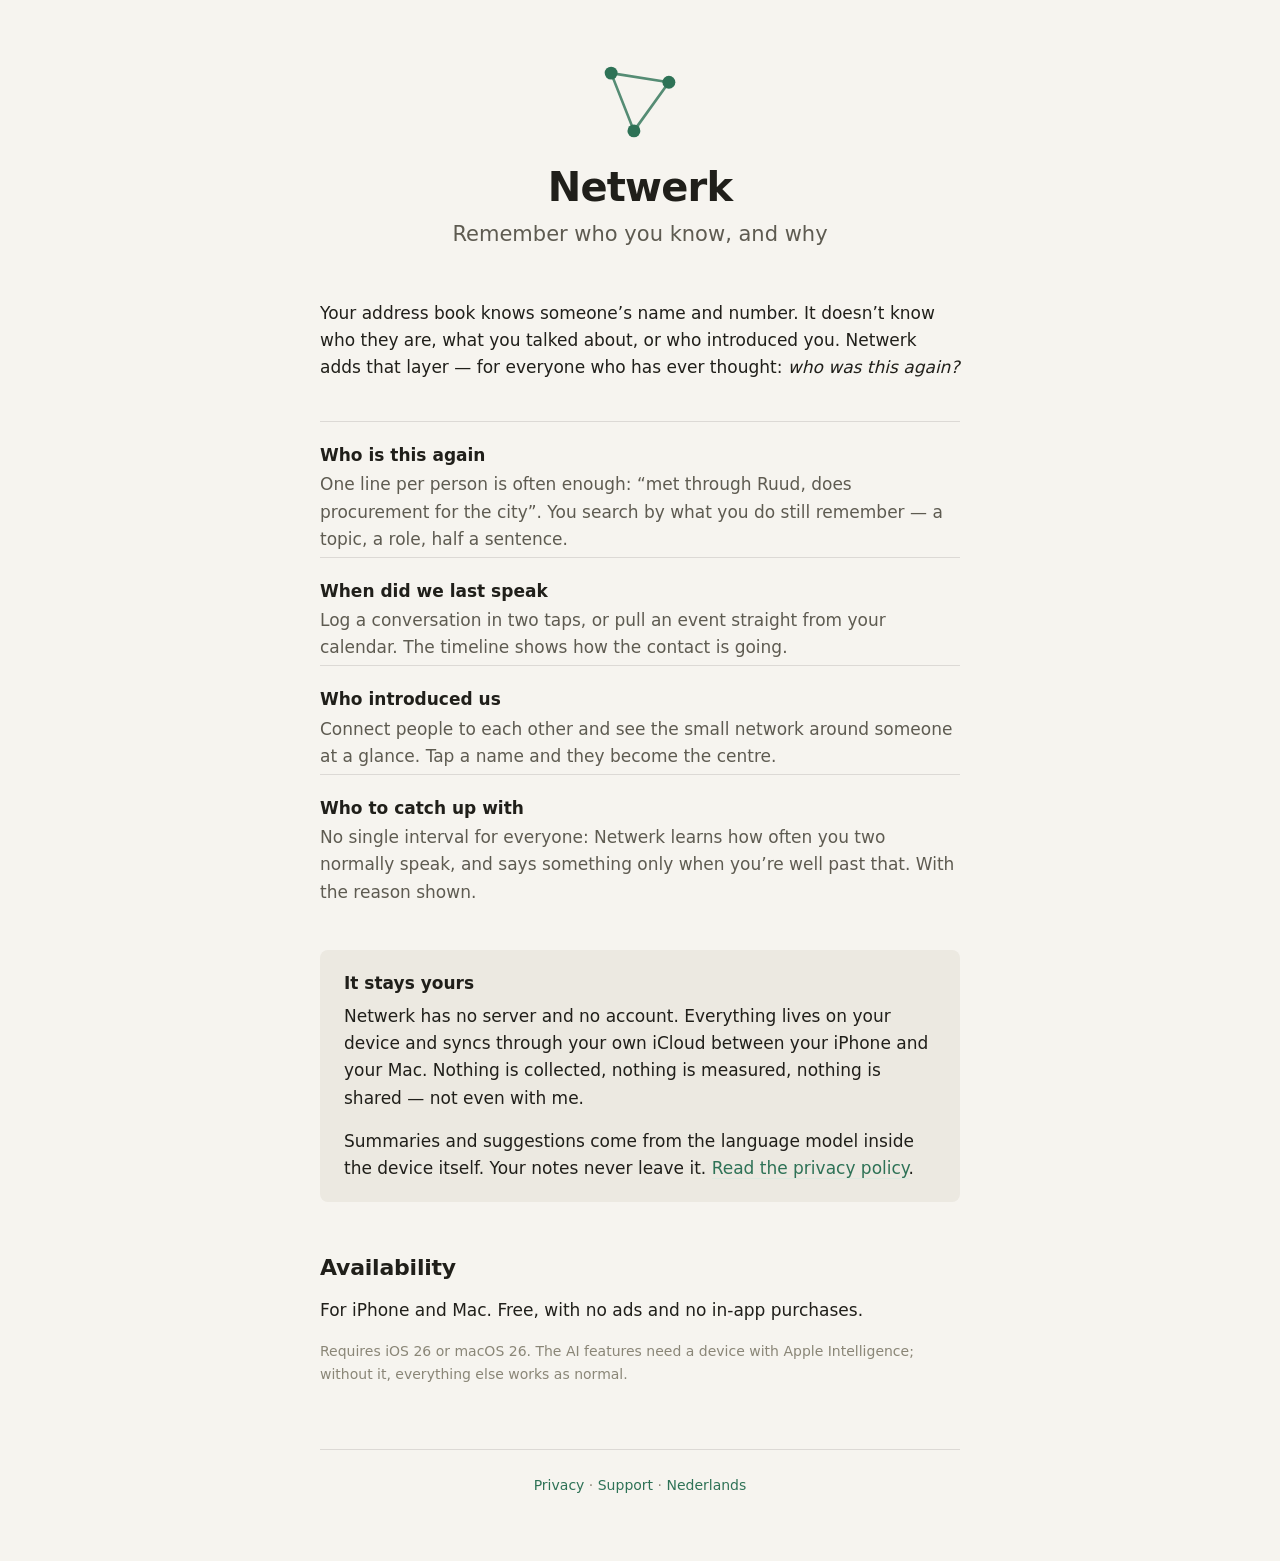
==== index-en.html @ 6a1c08ac "Productpagina van Netwerk Startpagina, privacybeleid en supportpagina in het Nederlands en het Engel" ====
<!DOCTYPE html>
<html lang="en">
<head>
<meta charset="utf-8">
<meta name="viewport" content="width=device-width, initial-scale=1">
<title>Netwerk — remember who you know, and why</title>
<meta name="description" content="Netwerk adds a layer of meaning to your address book: who someone is, what you talked about, who introduced you. Everything stays on your device.">
<link rel="icon" href="favicon.svg" type="image/svg+xml">
<link rel="stylesheet" href="stijl.css">
</head>
<body>
<main>

<header>
  <svg class="mark" viewBox="0 0 100 100" aria-hidden="true">
    <path d="M12 12 L88 24 L42 88 Z" fill="none" stroke="var(--accent)" stroke-width="3.5" stroke-linejoin="round" opacity="0.8"/>
    <circle cx="12" cy="12" r="8.5" fill="var(--accent)"/>
    <circle cx="88" cy="24" r="8.5" fill="var(--accent)"/>
    <circle cx="42" cy="88" r="8.5" fill="var(--accent)"/>
  </svg>
  <h1>Netwerk</h1>
  <p class="lead">Remember who you know, and why</p>
</header>

<p style="margin-top:40px">Your address book knows someone’s name and number. It doesn’t know
who they are, what you talked about, or who introduced you. Netwerk adds that layer — for
everyone who has ever thought: <em>who was this again?</em></p>

<ul class="points">
  <li>
    <strong>Who is this again</strong>
    <span>One line per person is often enough: “met through Ruud, does procurement for the
    city”. You search by what you do still remember — a topic, a role, half a sentence.</span>
  </li>
  <li>
    <strong>When did we last speak</strong>
    <span>Log a conversation in two taps, or pull an event straight from your calendar.
    The timeline shows how the contact is going.</span>
  </li>
  <li>
    <strong>Who introduced us</strong>
    <span>Connect people to each other and see the small network around someone at a
    glance. Tap a name and they become the centre.</span>
  </li>
  <li>
    <strong>Who to catch up with</strong>
    <span>No single interval for everyone: Netwerk learns how often you two normally
    speak, and says something only when you’re well past that. With the reason shown.</span>
  </li>
</ul>

<div class="note">
  <h3 style="margin-top:0">It stays yours</h3>
  <p>Netwerk has no server and no account. Everything lives on your device and syncs
  through your own iCloud between your iPhone and your Mac. Nothing is collected, nothing
  is measured, nothing is shared — not even with me.</p>
  <p>Summaries and suggestions come from the language model inside the device itself. Your
  notes never leave it. <a href="privacy-en.html">Read the privacy policy</a>.</p>
</div>

<h2>Availability</h2>
<p>For iPhone and Mac. Free, with no ads and no in-app purchases.</p>
<p class="meta">Requires iOS 26 or macOS 26. The AI features need a device with Apple
Intelligence; without it, everything else works as normal.</p>

<footer>
  <a href="privacy-en.html">Privacy</a> · <a href="support-en.html">Support</a> ·
  <a href="index.html">Nederlands</a>
</footer>

</main>
</body>
</html>
---- stijl.css ----
/* Dezelfde inkt als de app: warm papier, flesgroen, hairlines, plat. */
:root {
  --page: #F6F4EF;
  --block: #ECE9E1;
  --card: #FCFBF8;
  --separator: rgba(32, 31, 26, 0.12);
  --text: #201F1A;
  --text-secondary: #5E5B51;
  --text-tertiary: #8A8677;
  --accent: #2E7256;
  --accent-wash: #DDEAE0;
}

@media (prefers-color-scheme: dark) {
  :root {
    --page: #171A17;
    --block: #212520;
    --card: #252A24;
    --separator: rgba(235, 233, 222, 0.10);
    --text: #EBE9E0;
    --text-secondary: #A9A69A;
    --text-tertiary: #73706A;
    --accent: #95C9AA;
    --accent-wash: #25332B;
  }
}

* { box-sizing: border-box; }

body {
  margin: 0;
  padding: 0 24px 64px;
  background: var(--page);
  color: var(--text);
  font: 17px/1.6 -apple-system, BlinkMacSystemFont, "Segoe UI", system-ui, sans-serif;
  -webkit-font-smoothing: antialiased;
}

main { max-width: 640px; margin: 0 auto; }

header { padding: 64px 0 8px; text-align: center; }

.mark { width: 76px; height: 76px; margin: 0 auto 24px; display: block; }

h1 { font-size: 40px; line-height: 1.15; font-weight: 600; margin: 0 0 8px; letter-spacing: -0.02em; }
h2 { font-size: 22px; font-weight: 600; margin: 48px 0 12px; letter-spacing: -0.01em; }
h3 { font-size: 17px; font-weight: 600; margin: 28px 0 6px; }

.lead { font-size: 21px; color: var(--text-secondary); margin: 0; }

p { margin: 0 0 16px; }

a { color: var(--accent); text-decoration: none; border-bottom: 1px solid var(--accent-wash); }
a:hover { border-bottom-color: var(--accent); }

ul { padding-left: 22px; margin: 0 0 16px; }
li { margin-bottom: 8px; }

.points { list-style: none; padding: 0; margin: 40px 0; }
.points li { border-top: 1px solid var(--separator); padding: 20px 0 4px; margin: 0; }
.points strong { display: block; font-size: 17px; margin-bottom: 2px; }
.points span { color: var(--text-secondary); }

.note {
  background: var(--block);
  border-radius: 8px;
  padding: 20px 24px;
  margin: 32px 0;
}
.note p:last-child { margin-bottom: 0; }

.meta { color: var(--text-tertiary); font-size: 14px; }

nav.langs { text-align: center; padding: 24px 0 0; font-size: 14px; color: var(--text-tertiary); }
nav.langs a { border: 0; }

footer {
  margin-top: 64px;
  padding-top: 24px;
  border-top: 1px solid var(--separator);
  color: var(--text-tertiary);
  font-size: 14px;
  text-align: center;
}
footer a { border: 0; }
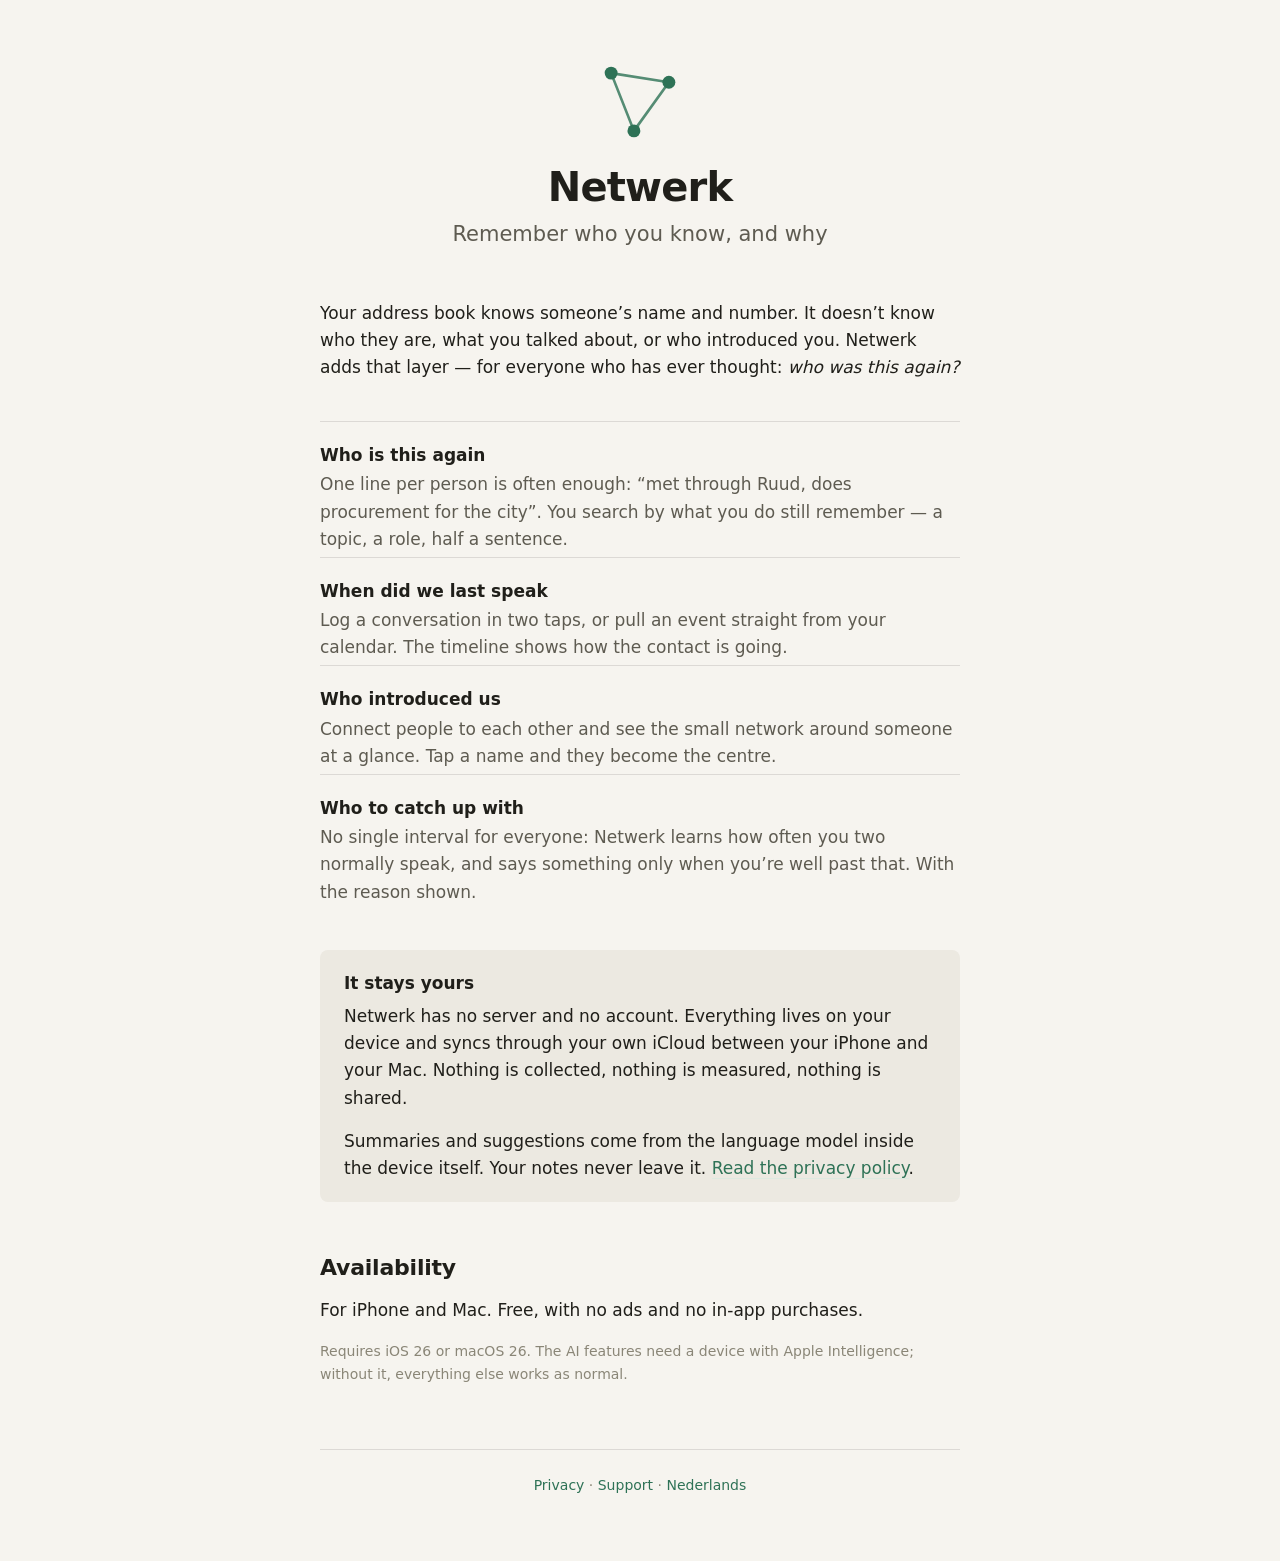
==== commit ed4aa004: "Contactadres naar netwerk@klakkeloos.com, zin ingekort Het privéadres stond op vier pagina's; dat wo" ====
--- a/index-en.html
+++ b/index-en.html
@@ -53,7 +53,7 @@
   <h3 style="margin-top:0">It stays yours</h3>
   <p>Netwerk has no server and no account. Everything lives on your device and syncs
   through your own iCloud between your iPhone and your Mac. Nothing is collected, nothing
-  is measured, nothing is shared — not even with me.</p>
+  is measured, nothing is shared.</p>
   <p>Summaries and suggestions come from the language model inside the device itself. Your
   notes never leave it. <a href="privacy-en.html">Read the privacy policy</a>.</p>
 </div>
